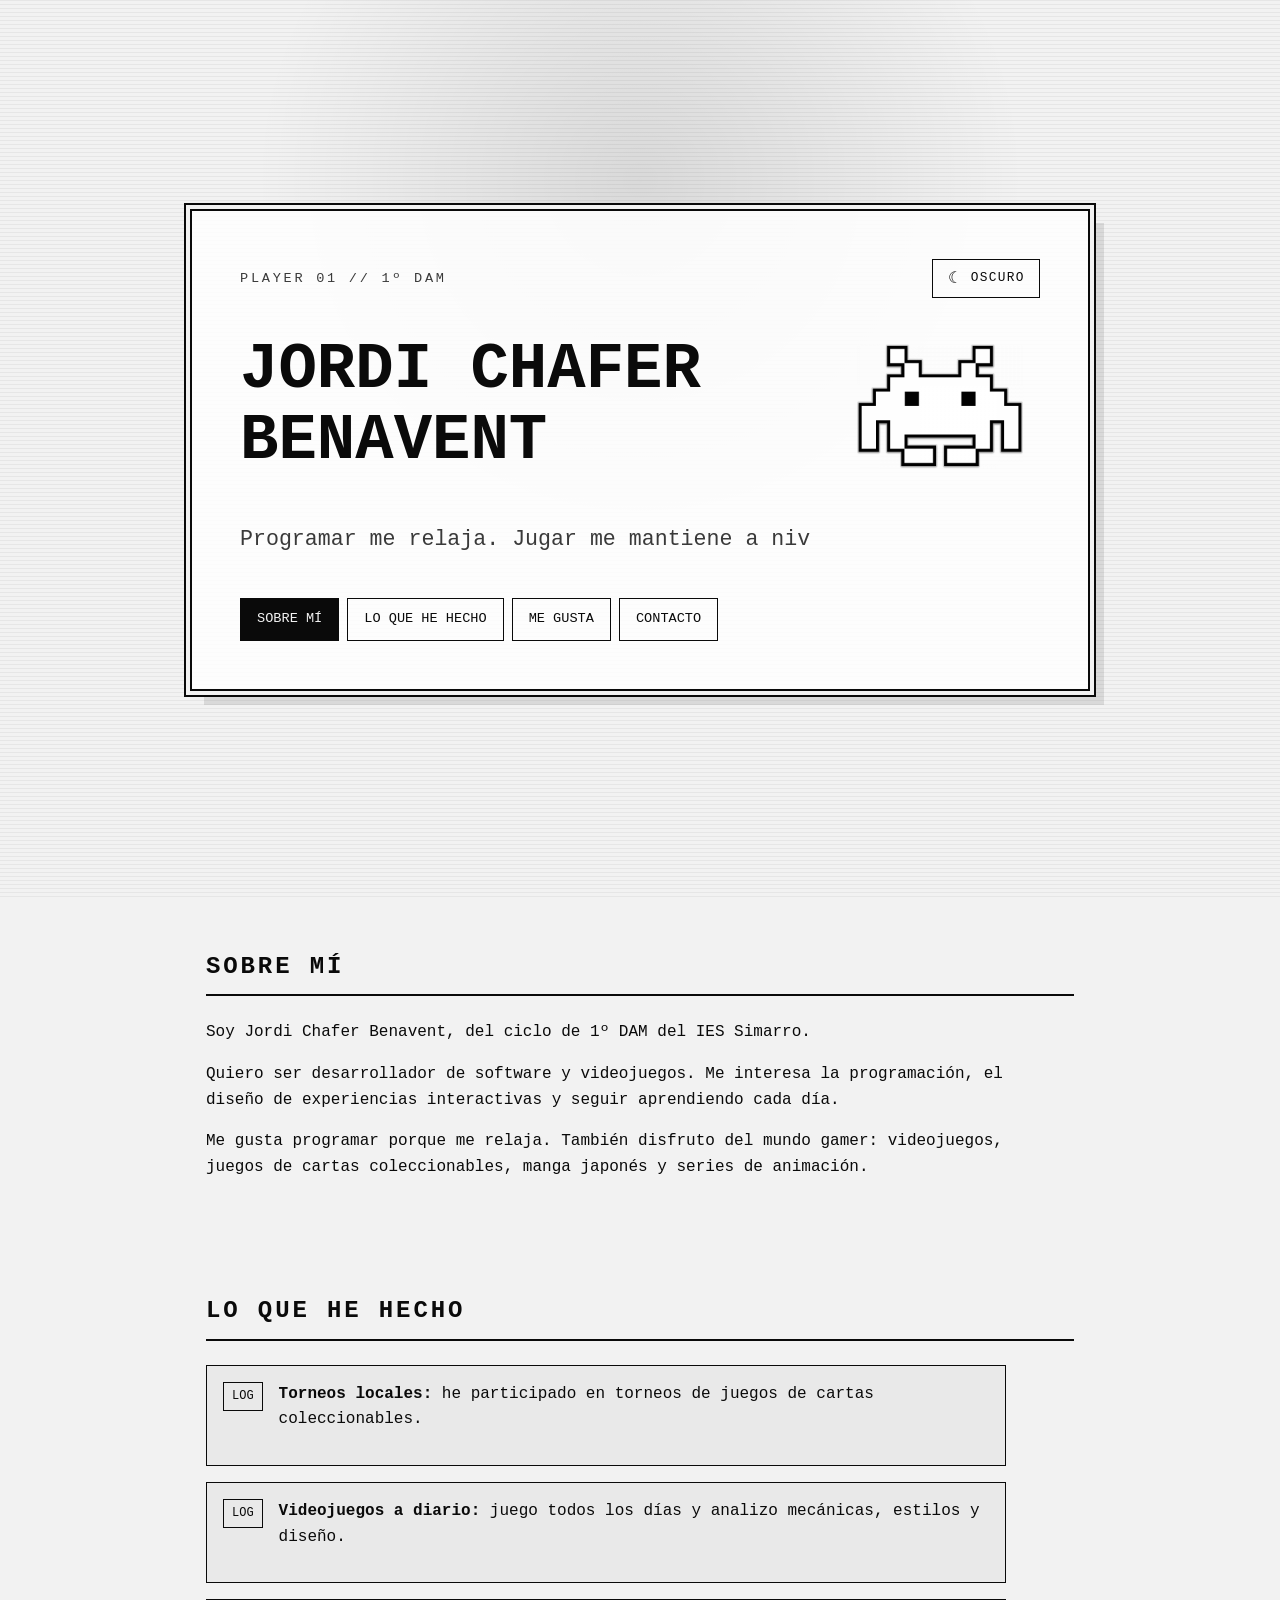
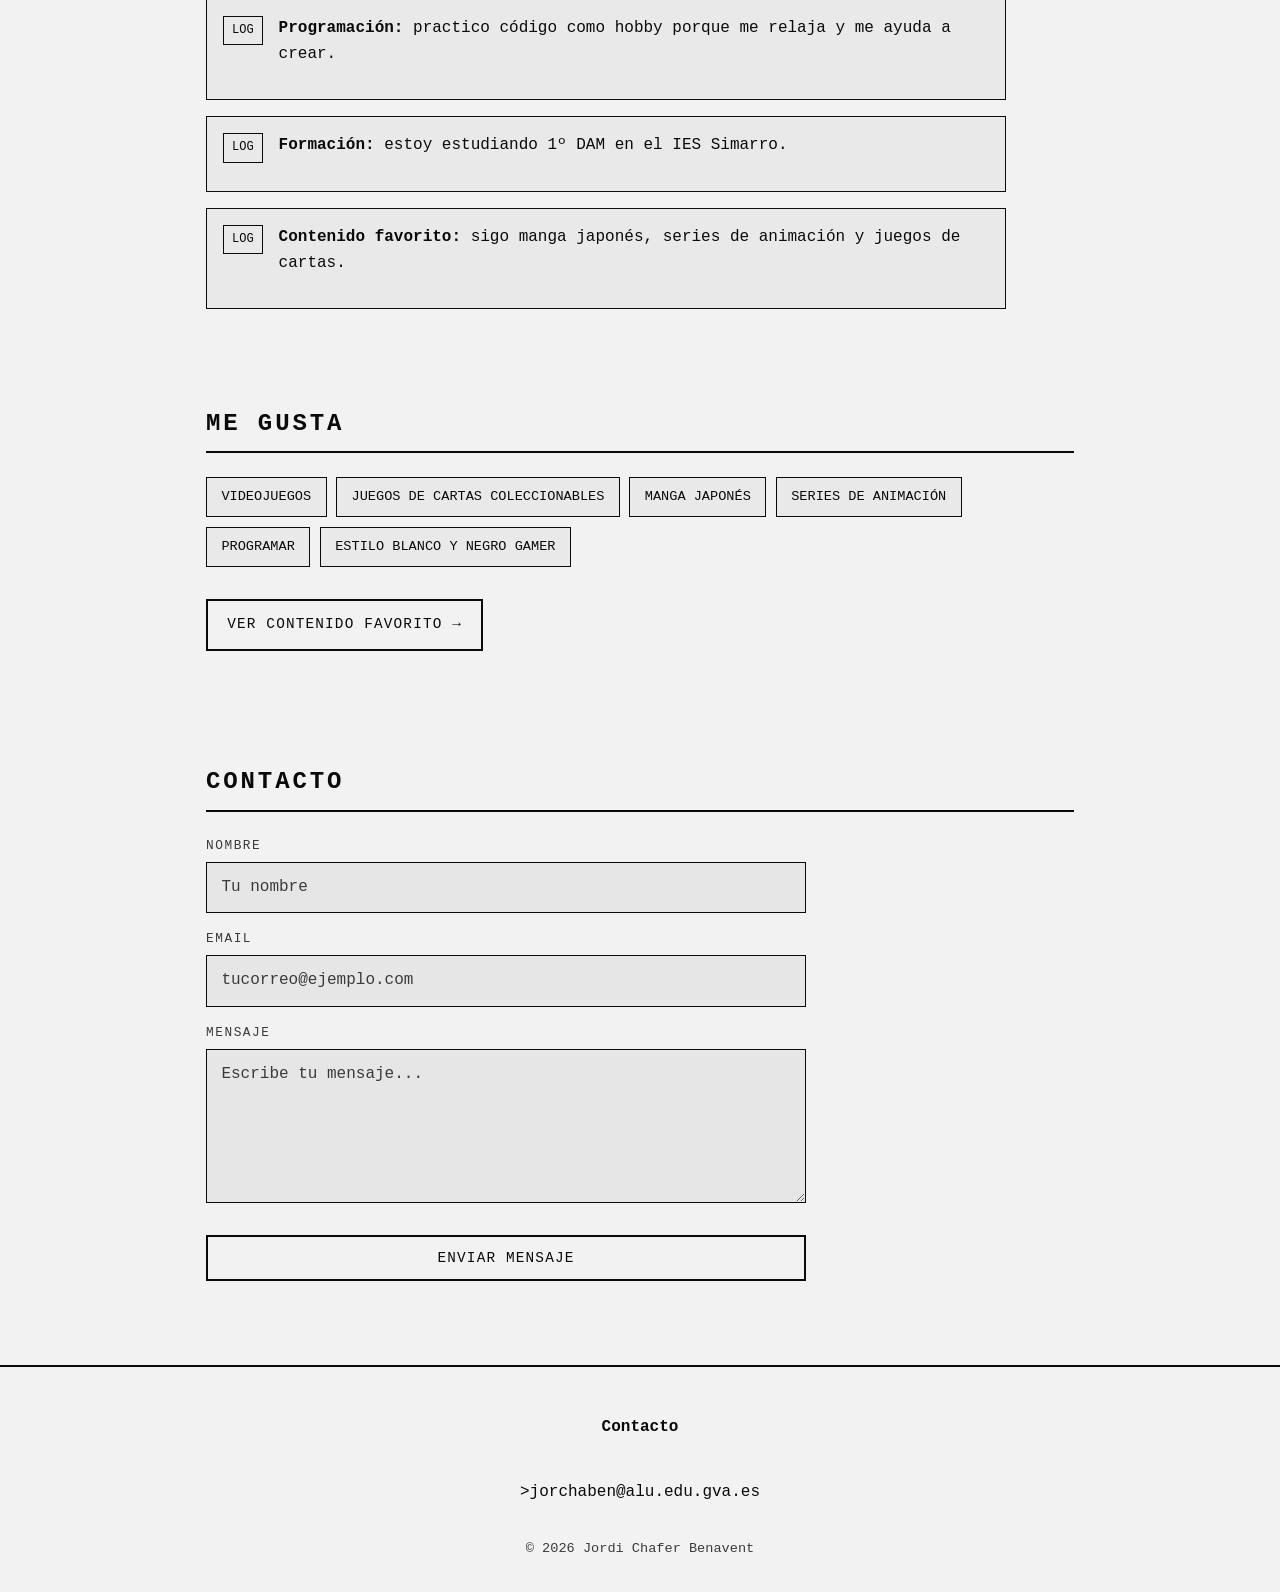
==== docs/index.html @ 4c45793f "commit 7" ====
<!-- index.html -->
<!DOCTYPE html>
<html lang="es">
<head>
  <meta charset="UTF-8">
  <meta name="viewport" content="width=device-width, initial-scale=1.0">
  <meta name="description" content="Web personal de Jordi Chafer Benavent, estudiante de 1º DAM del IES Simarro.">
  <meta name="author" content="Jordi Chafer Benavent">
  <title>Jordi Chafer Benavent | Web personal</title>

  <!-- Aplica el tema guardado antes de pintar (evita parpadeo) -->
  <script>
    (function () {
      try {
        var t = localStorage.getItem("theme");
        if (!t) t = window.matchMedia("(prefers-color-scheme: light)").matches ? "light" : "dark";
        document.documentElement.setAttribute("data-theme", t);
      } catch (e) {}
    })();
  </script>

  <link rel="stylesheet" href="./Principal/style.css">
  <script src="./Principal/script.js" defer></script>
</head>
<body>

  <!-- Cabecera principal -->
  <header class="hero" id="inicio">
    <div class="hero__inner">
      <div class="hero__topbar">
        <p class="hero__level">PLAYER 01 // 1º DAM</p>
        <button type="button" id="theme-toggle" class="theme-toggle" aria-pressed="false">
          <span class="theme-toggle__icon" aria-hidden="true">☀</span>
          <span class="theme-toggle__label">Luz</span>
        </button>
      </div>

      <div class="hero__title-row">
        <h1 class="hero__name">Jordi Chafer Benavent</h1>
        <!-- Alien: botón que abre el minijuego -->
        <img src="Principal/alien.png" alt="" id="invader-btn" height="200px" width="200px">
      </div>

      <p class="hero__phrase" data-text="Programar me relaja. Jugar me mantiene a nivel.">
        Programar me relaja. Jugar me mantiene a nivel.
      </p>

      <nav class="hero__nav" aria-label="Navegación principal">
        <ul>
          <li><a href="#sobre-mi">Sobre mí</a></li>
          <li><a href="#he-hecho">Lo que he hecho</a></li>
          <li><a href="#me-gusta">Me gusta</a></li>
          <li><a href="#contacto">Contacto</a></li>
        </ul>
      </nav>
    </div>
  </header>

  <main>
    <section id="sobre-mi" class="section reveal">
      <h2>Sobre mí</h2>
      <article>
        <p>Soy Jordi Chafer Benavent, del ciclo de 1º DAM del IES Simarro.</p>
        <p>Quiero ser desarrollador de software y videojuegos. Me interesa la programación, el diseño de experiencias interactivas y seguir aprendiendo cada día.</p>
        <p>Me gusta programar porque me relaja. También disfruto del mundo gamer: videojuegos, juegos de cartas coleccionables, manga japonés y series de animación.</p>
      </article>
    </section>

    <section id="he-hecho" class="section reveal">
      <h2>Lo que he hecho</h2>
      <article>
        <ul class="log">
          <li><span class="log__badge">LOG</span><p><strong>Torneos locales:</strong> he participado en torneos de juegos de cartas coleccionables.</p></li>
          <li><span class="log__badge">LOG</span><p><strong>Videojuegos a diario:</strong> juego todos los días y analizo mecánicas, estilos y diseño.</p></li>
          <li><span class="log__badge">LOG</span><p><strong>Programación:</strong> practico código como hobby porque me relaja y me ayuda a crear.</p></li>
          <li><span class="log__badge">LOG</span><p><strong>Formación:</strong> estoy estudiando 1º DAM en el IES Simarro.</p></li>
          <li><span class="log__badge">LOG</span><p><strong>Contenido favorito:</strong> sigo manga japonés, series de animación y juegos de cartas.</p></li>
        </ul>
      </article>
    </section>

    <section id="me-gusta" class="section reveal">
      <h2>Me gusta</h2>
      <article>
        <ul class="tags">
          <li>Videojuegos</li>
          <li>Juegos de cartas coleccionables</li>
          <li>Manga japonés</li>
          <li>Series de animación</li>
          <li>Programar</li>
          <li>Estilo blanco y negro gamer</li>
        </ul>
        <p><a href="Series/series.html" class="btn">Ver contenido favorito →</a></p>
      </article>
    </section>

    <!-- Contacto con Formspree -->
    <section id="contacto" class="section reveal">
      <h2>Contacto</h2>
      <!-- Pega tu ID de Formspree en la action (sustituye TU_ID) -->
      <form class="form" id="form-contacto" action="https://formspree.io/f/xdekyodk" method="POST">
        <input type="text" name="_gotcha" class="form__gotcha" tabindex="-1" autocomplete="off">
        <input type="hidden" name="_subject" value="Mensaje desde la web de Jordi">
        <div class="field">
          <label for="nombre">Nombre</label>
          <input type="text" id="nombre" name="nombre" required autocomplete="name" placeholder="Tu nombre">
        </div>
        <div class="field">
          <label for="email">Email</label>
          <input type="email" id="email" name="email" required autocomplete="email" placeholder="tucorreo@ejemplo.com">
        </div>
        <div class="field">
          <label for="mensaje">Mensaje</label>
          <textarea id="mensaje" name="mensaje" rows="5" required placeholder="Escribe tu mensaje..."></textarea>
        </div>
        <button type="submit" class="btn btn--form" id="btn-enviar">Enviar mensaje</button>
        <p class="form__status" id="form-status" role="status" aria-live="polite"></p>
      </form>
    </section>
  </main>

  <!-- Modal del minijuego -->
  <div class="game-modal" id="game-modal" role="dialog" aria-modal="true" aria-labelledby="game-title" hidden>
    <div class="game-modal__box">
      <div class="game-modal__top">
        <h2 id="game-title" class="game-title">Space Invaders</h2>
        <button type="button" id="game-close" class="theme-toggle">✕ Cerrar</button>
      </div>

      <div class="game-hud" aria-hidden="true">
        <span>SCORE <b id="g-score">0</b></span>
        <span>OLEADA <b id="g-wave">1</b></span>
        <span>VIDAS <b id="g-lives">3</b></span>
        <span>RÉCORD <b id="g-best">0</b></span>
      </div>

      <canvas id="game-canvas" width="600" height="480" aria-label="Minijuego Space Invaders"></canvas>

      <div class="game-controls">
        <button type="button" id="g-left" aria-label="Mover izquierda">◀</button>
        <button type="button" id="g-fire" aria-label="Disparar">FIRE</button>
        <button type="button" id="g-right" aria-label="Mover derecha">▶</button>
        <button type="button" id="g-pause" aria-label="Pausa">❚❚</button>
      </div>

      <p class="game-help">← → / A D mover · ESPACIO disparar · P pausa · ESC salir</p>
      <p class="game-state" id="game-state" role="status" aria-live="polite"></p>
    </div>
  </div>

  <footer class="footer">
    <address>
      <p><strong>Contacto</strong></p>
      <p>>jorchaben@alu.edu.gva.es</p>
    </address>
    <p class="footer__note">© <span id="anio"></span> Jordi Chafer Benavent</p>
  </footer>

</body>
</html>
---- docs/Principal/style.css ----
/* styles.css */

:root {
  --negro: #0a0a0a;
  --blanco: #ffffff;
  --gris: #cfcfcf;
  --borde: #ffffff;
  --fondo-seccion: rgba(255, 255, 255, 0.04);
  --bg: #0a0a0a;
  --fg: #ffffff;
  --muted: #cfcfcf;
  --border: #ffffff;
  --panel: rgba(0, 0, 0, 0.78);
  --card-bg: rgba(255, 255, 255, 0.04);
  --field: rgba(255, 255, 255, 0.06);
  --scan: rgba(255, 255, 255, 0.04);
  --glow: rgba(255, 255, 255, 0.08);
}

html[data-theme="light"] {
  --negro: #f2f2f2;
  --blanco: #0a0a0a;
  --gris: #3a3a3a;
  --borde: #0a0a0a;
  --fondo-seccion: rgba(0, 0, 0, 0.04);
  --bg: #f2f2f2;
  --fg: #0a0a0a;
  --muted: #3a3a3a;
  --border: #0a0a0a;
  --panel: rgba(255, 255, 255, 0.86);
  --card-bg: rgba(0, 0, 0, 0.04);
  --field: rgba(0, 0, 0, 0.05);
  --scan: rgba(0, 0, 0, 0.05);
  --glow: rgba(0, 0, 0, 0.10);
}

* { box-sizing: border-box; }
html { scroll-behavior: smooth; transition: background-color .25s ease, color .25s ease; }

body {
  margin: 0;
  min-height: 100vh;
  background-color: var(--bg);
  color: var(--fg);
  font-family: ui-monospace, SFMono-Regular, Menlo, Monaco, Consolas, "Liberation Mono", monospace;
  line-height: 1.6;
  transition: background-color .25s ease, color .25s ease;
}

::selection { background: var(--fg); color: var(--bg); }

/* ===== Cabecera ===== */
.hero {
  min-height: 100vh;
  display: grid;
  place-items: center;
  padding: 2rem 1rem;
  background:
    radial-gradient(circle at 50% 20%, var(--glow), transparent 40%),
    repeating-linear-gradient(0deg, transparent 0px, transparent 3px, var(--scan) 3px, var(--scan) 4px);
}
.hero__inner {
  max-width: 900px; width: 100%;
  padding: clamp(1.5rem, 5vw, 3rem);
  border: 2px solid var(--border);
  background: var(--panel);
  box-shadow: 0 0 0 4px var(--bg), 0 0 0 6px var(--border), 14px 14px 0 var(--glow);
}
.hero__topbar { display: flex; align-items: center; justify-content: space-between; gap: 1rem; margin-bottom: .5rem; }
.hero__level, .subhero__level { margin: 0; color: var(--muted); text-transform: uppercase; letter-spacing: .2em; font-size: .85rem; }

.theme-toggle {
  display: inline-flex; align-items: center; gap: .5rem;
  padding: .5rem .9rem; border: 1px solid var(--border);
  background: transparent; color: var(--fg);
  font: inherit; text-transform: uppercase; letter-spacing: .1em; font-size: .8rem; cursor: pointer;
  transition: background .2s ease, color .2s ease;
}
.theme-toggle:hover, .theme-toggle:focus-visible { background: var(--fg); color: var(--bg); }
.theme-toggle__icon { font-size: 1rem; line-height: 1; }

.hero__title-row { display: flex; align-items: center; justify-content: space-between; gap: clamp(.75rem, 3vw, 2rem); flex-wrap: nowrap; }
.hero__name { margin: 0; flex: 1 1 auto; min-width: 0; text-transform: uppercase; font-size: clamp(1.6rem, 6vw, 4rem); line-height: 1.1; }

/* Alien = botón que abre el juego */
.invader {
  flex: 0 0 auto; width: 66px; height: 48px;
  appearance: none; border: 0; padding: 0; background: transparent; color: var(--fg); cursor: pointer;
  transition: transform .15s ease, filter .15s ease;
  box-shadow:
    12px 0, 48px 0,
    18px 6px, 42px 6px,
    12px 12px, 18px 12px, 24px 12px, 30px 12px, 36px 12px, 42px 12px, 48px 12px,
    6px 18px, 12px 18px, 24px 18px, 30px 18px, 36px 18px, 48px 18px, 54px 18px,
    0 24px, 6px 24px, 12px 24px, 18px 24px, 24px 24px, 30px 24px, 36px 24px, 42px 24px, 48px 24px, 54px 24px, 60px 24px,
    0 30px, 12px 30px, 18px 30px, 24px 30px, 30px 30px, 36px 30px, 42px 30px, 48px 30px, 60px 30px,
    0 36px, 12px 36px, 48px 36px, 60px 36px,
    12px 42px, 18px 42px, 24px 42px, 36px 42px, 42px 42px, 48px 42px;
}
.invader:hover, .invader:focus-visible { transform: scale(1.08); filter: drop-shadow(0 0 6px var(--fg)); }
.invader:focus-visible { outline: 2px solid var(--fg); outline-offset: 6px; }

.hero__phrase { margin: 1rem 0 0; min-height: 2.4em; color: var(--muted); font-size: clamp(1rem, 2.5vw, 1.35rem); }

/* ===== Cabecera secundaria ===== */
.subhero { padding: 3rem 1rem 2rem; border-bottom: 2px solid var(--border);
  background: radial-gradient(circle at 50% 20%, var(--glow), transparent 40%), repeating-linear-gradient(0deg, transparent 0px, transparent 3px, var(--scan) 3px, var(--scan) 4px); }
.subhero__inner { max-width: 900px; margin: 0 auto; }
.subhero__title { margin: 0; text-transform: uppercase; font-size: clamp(1.8rem, 6vw, 3.5rem); line-height: 1.1; }
.subhero__text { margin: 1rem 0 1.5rem; color: var(--muted); max-width: 70ch; }

/* ===== Nav ===== */
.hero__nav ul { list-style: none; display: flex; flex-wrap: wrap; gap: .5rem; margin: 1.5rem 0 0; padding: 0; }
.hero__nav a { display: inline-block; padding: .6rem 1rem; border: 1px solid var(--border); color: var(--fg); text-decoration: none; text-transform: uppercase; font-size: .85rem; transition: background .2s ease, color .2s ease; }
.hero__nav a:hover, .hero__nav a:focus-visible, .hero__nav a.activo { background: var(--fg); color: var(--bg); }
a:focus-visible { outline: 2px solid var(--fg); outline-offset: 3px; }

/* ===== Botón ===== */
.btn { display: inline-block; margin-top: 1rem; padding: .8rem 1.2rem; border: 2px solid var(--border); background: transparent; color: var(--fg); text-decoration: none; text-transform: uppercase; font-size: .9rem; letter-spacing: .08em; transition: background .2s ease, color .2s ease, transform .2s ease; }
.btn:hover, .btn:focus-visible { background: var(--fg); color: var(--bg); transform: translateX(4px); }
.btn--form { cursor: pointer; font-family: inherit; }
.btn--form:disabled { opacity: .6; cursor: wait; transform: none; }

/* ===== Formulario ===== */
.form { display: grid; gap: 1rem; max-width: 600px; }
.field { display: grid; gap: .35rem; }
.field label { text-transform: uppercase; font-size: .8rem; letter-spacing: .12em; color: var(--muted); }
.field input, .field textarea { width: 100%; padding: .75rem .9rem; border: 1px solid var(--border); background: var(--field); color: var(--fg); font: inherit; resize: vertical; transition: border-color .2s ease, background .2s ease; }
.field input:focus, .field textarea:focus { outline: none; border-color: var(--fg); background: var(--card-bg); }
.field input::placeholder, .field textarea::placeholder { color: var(--muted); }
.form__gotcha { position: absolute; left: -9999px; width: 1px; height: 1px; opacity: 0; }
.form__status { margin: 0; min-height: 1.4em; font-size: .9rem; text-transform: uppercase; letter-spacing: .08em; }
.form__status.ok, .form__status.error { color: var(--fg); }

/* ===== Secciones ===== */
.section { max-width: 900px; margin: 0 auto; padding: 3rem 1rem; }
.section h2 { margin: 0 0 1.5rem; text-transform: uppercase; letter-spacing: .12em; border-bottom: 2px solid var(--border); padding-bottom: .5rem; }
.section article { max-width: 800px; }
.section article p { margin: 0 0 1rem; }
code { padding: .15rem .4rem; border: 1px solid var(--border); background: var(--card-bg); color: var(--fg); font-size: .95em; }

.log { list-style: none; display: grid; gap: 1rem; margin: 0; padding: 0; }
.log li { display: grid; grid-template-columns: auto 1fr; gap: 1rem; padding: 1rem; border: 1px solid var(--border); background: var(--card-bg); }
.log__badge { align-self: start; padding: .25rem .5rem; border: 1px solid var(--border); font-size: .75rem; text-transform: uppercase; }

.tags { list-style: none; display: flex; flex-wrap: wrap; gap: .6rem; margin: 0 0 1rem; padding: 0; }
.tags li { padding: .5rem .9rem; border: 1px solid var(--border); background: var(--card-bg); text-transform: uppercase; font-size: .85rem; }

/* ===== Filtros ===== */
.filters { display: flex; flex-wrap: wrap; gap: .5rem; }
.filter { padding: .6rem 1rem; border: 1px solid var(--border); background: transparent; color: var(--fg); font: inherit; text-transform: uppercase; font-size: .85rem; cursor: pointer; transition: background .2s ease, color .2s ease; }
.filter:hover, .filter:focus-visible { background: var(--card-bg); }
.filter--active { background: var(--fg); color: var(--bg); }

/* ===== Tarjetas series ===== */
.series-grid { display: grid; grid-template-columns: repeat(auto-fit, minmax(240px, 1fr)); gap: 1rem; }
.card { display: grid; grid-template-rows: auto 1fr; border: 1px solid var(--border); background: var(--card-bg); overflow: hidden; transition: transform .2s ease, border-color .2s ease, box-shadow .2s ease; }
.card:hover, .card:focus-within { transform: translateY(-4px); border-color: var(--fg); box-shadow: 0 0 0 1px var(--glow); }
.card__poster { display: grid; place-items: center; min-height: 140px; border-bottom: 1px solid var(--border); background: linear-gradient(135deg, var(--glow), var(--card-bg)), repeating-linear-gradient(0deg, transparent 0, transparent 8px, var(--scan) 8px, var(--scan) 9px); font-size: 2rem; color: var(--muted); }
.card__body { padding: 1rem; }
.card__title { margin: 0 0 .5rem; font-size: 1.1rem; text-transform: uppercase; letter-spacing: .06em; }
.card__meta { margin: 0 0 .5rem; color: var(--muted); font-size: .9rem; }
.card__score { margin: 0 0 .75rem; color: var(--fg); letter-spacing: .1em; }
.card__comment { margin: 0; color: var(--muted); }
.card.oculta { display: none; }

/* ===== Footer ===== */
.footer { border-top: 2px solid var(--border); padding: 2rem 1rem; text-align: center; background: var(--bg); }
.footer address { font-style: normal; display: grid; gap: .5rem; max-width: 900px; margin: 0 auto 1rem; }
.footer a { color: var(--fg); text-decoration: underline dotted; }
.footer__note { margin: 0; color: var(--muted); font-size: .85rem; }

/* ===== Reveal ===== */
.reveal { opacity: 0; transform: translateY(20px); transition: opacity .6s ease, transform .6s ease; }
.reveal.visible { opacity: 1; transform: none; }

/* ===== MODAL DEL JUEGO ===== */
.game-modal {
  position: fixed; inset: 0; z-index: 50;
  display: grid; place-items: center; padding: 1rem;
  background: rgba(0, 0, 0, .78);
  backdrop-filter: blur(2px);
}
.game-modal[hidden] { display: none; }
.game-modal__box {
  width: min(640px, 100%);
  background: var(--bg);
  border: 2px solid var(--border);
  box-shadow: 0 0 0 4px var(--bg), 0 0 0 6px var(--border), 16px 16px 0 var(--glow);
  padding: 1rem;
  display: grid; gap: .8rem;
}
.game-modal__top { display: flex; align-items: center; justify-content: space-between; gap: 1rem; }
.game-title { margin: 0; text-transform: uppercase; letter-spacing: .12em; font-size: 1.3rem; }

.game-hud {
  display: flex; flex-wrap: wrap; gap: .6rem 1.2rem;
  border: 1px solid var(--border); background: var(--card-bg);
  padding: .5rem .8rem; text-transform: uppercase; font-size: .8rem; letter-spacing: .08em; color: var(--muted);
}
.game-hud b { color: var(--fg); }

#game-canvas {
  display: block; width: 100%; height: auto;
  background: var(--bg);
  border: 1px solid var(--border);
  image-rendering: pixelated;
}

.game-controls { display: grid; grid-template-columns: repeat(4, 1fr); gap: .5rem; }
.game-controls button {
  padding: .8rem .4rem; border: 1px solid var(--border); background: transparent; color: var(--fg);
  font: inherit; text-transform: uppercase; letter-spacing: .08em; cursor: pointer;
  transition: background .15s ease, color .15s ease;
  touch-action: manipulation;
}
.game-controls button:hover, .game-controls button:focus-visible, .game-controls button:active { background: var(--fg); color: var(--bg); }

.game-help { margin: 0; color: var(--muted); font-size: .8rem; text-align: center; }
.game-state { margin: 0; min-height: 1.4em; text-align: center; text-transform: uppercase; letter-spacing: .1em; font-size: .95rem; }

/* ===== Accesibilidad ===== */
@media (prefers-reduced-motion: reduce) {
  html, body { transition: none; }
  html { scroll-behavior: auto; }
  .reveal { opacity: 1; transform: none; transition: none; }
  .hero__phrase { min-height: auto; }
  .invader:hover, .invader:focus-visible { transform: none; }
}

@media (max-width: 720px) {
  .hero__title-row { flex-wrap: wrap; }
  .hero__name { flex: 1 1 100%; }
  .invader { margin-left: auto; }
}
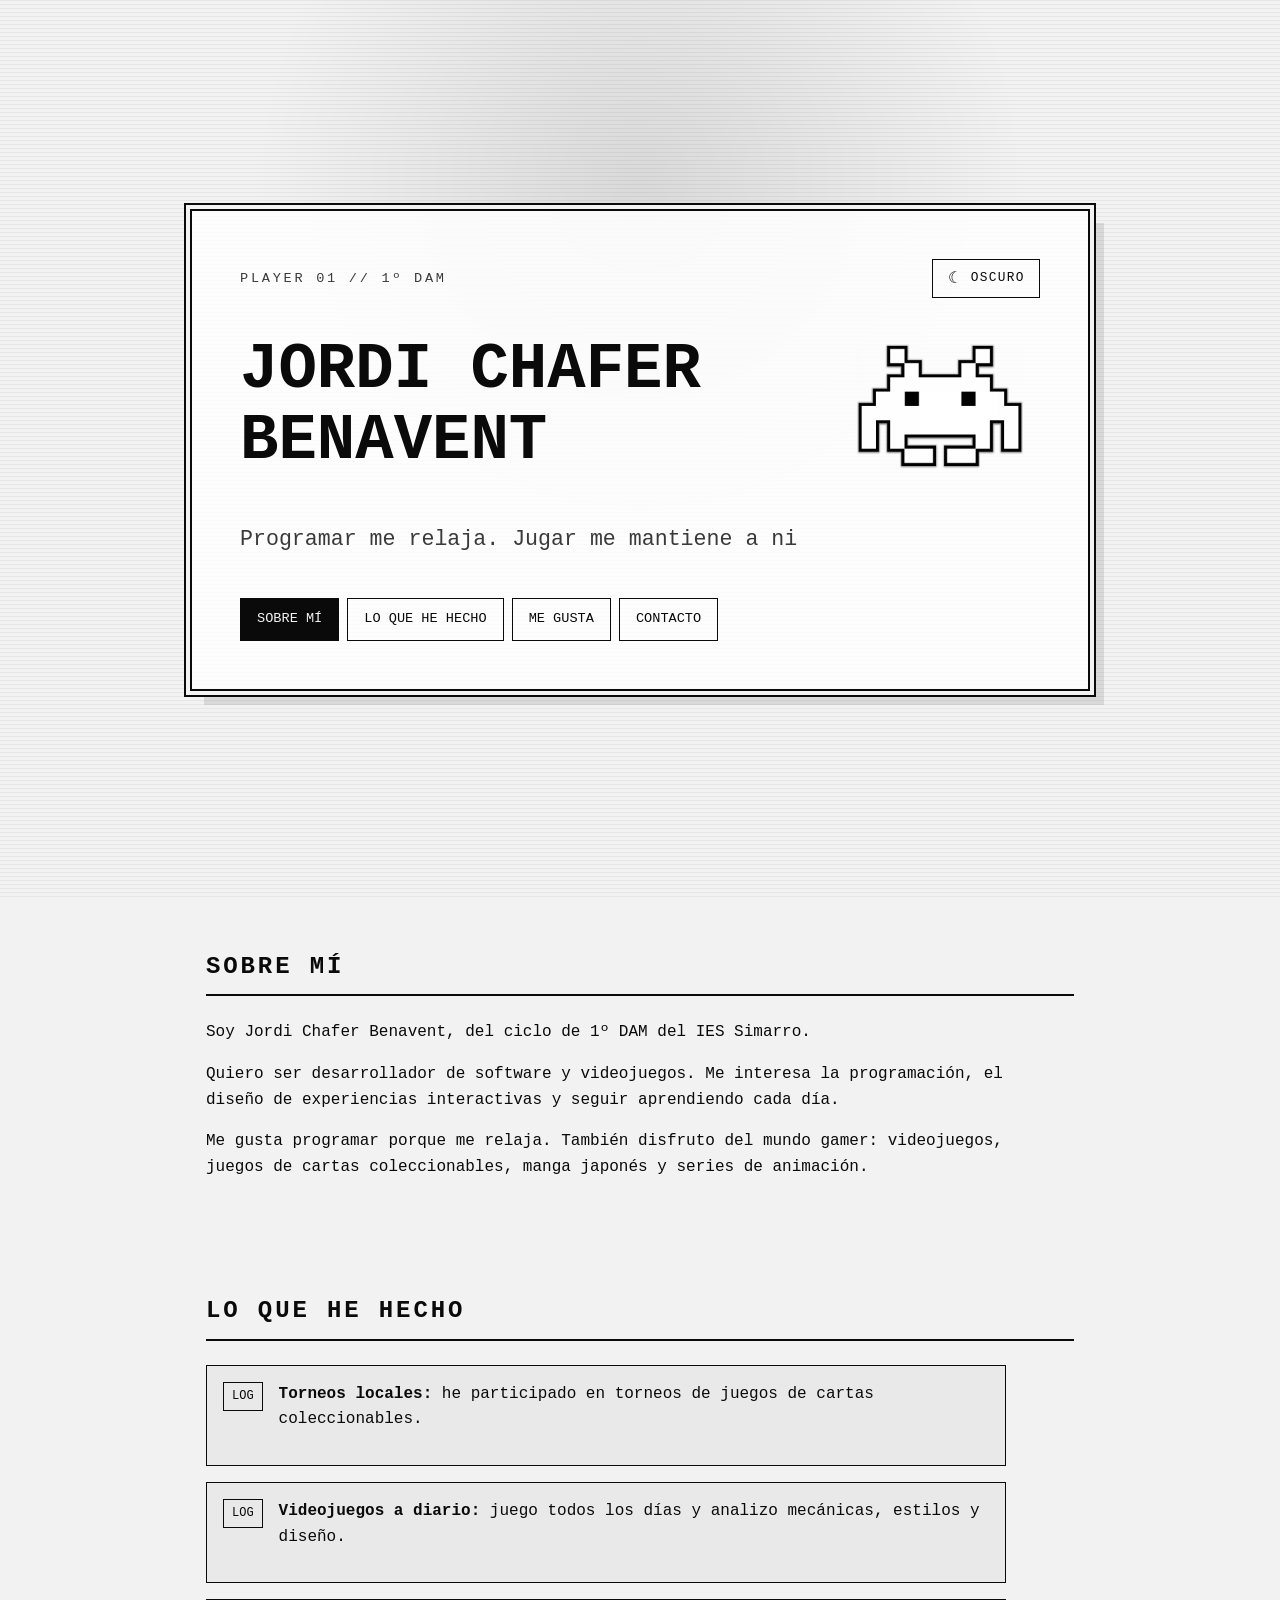
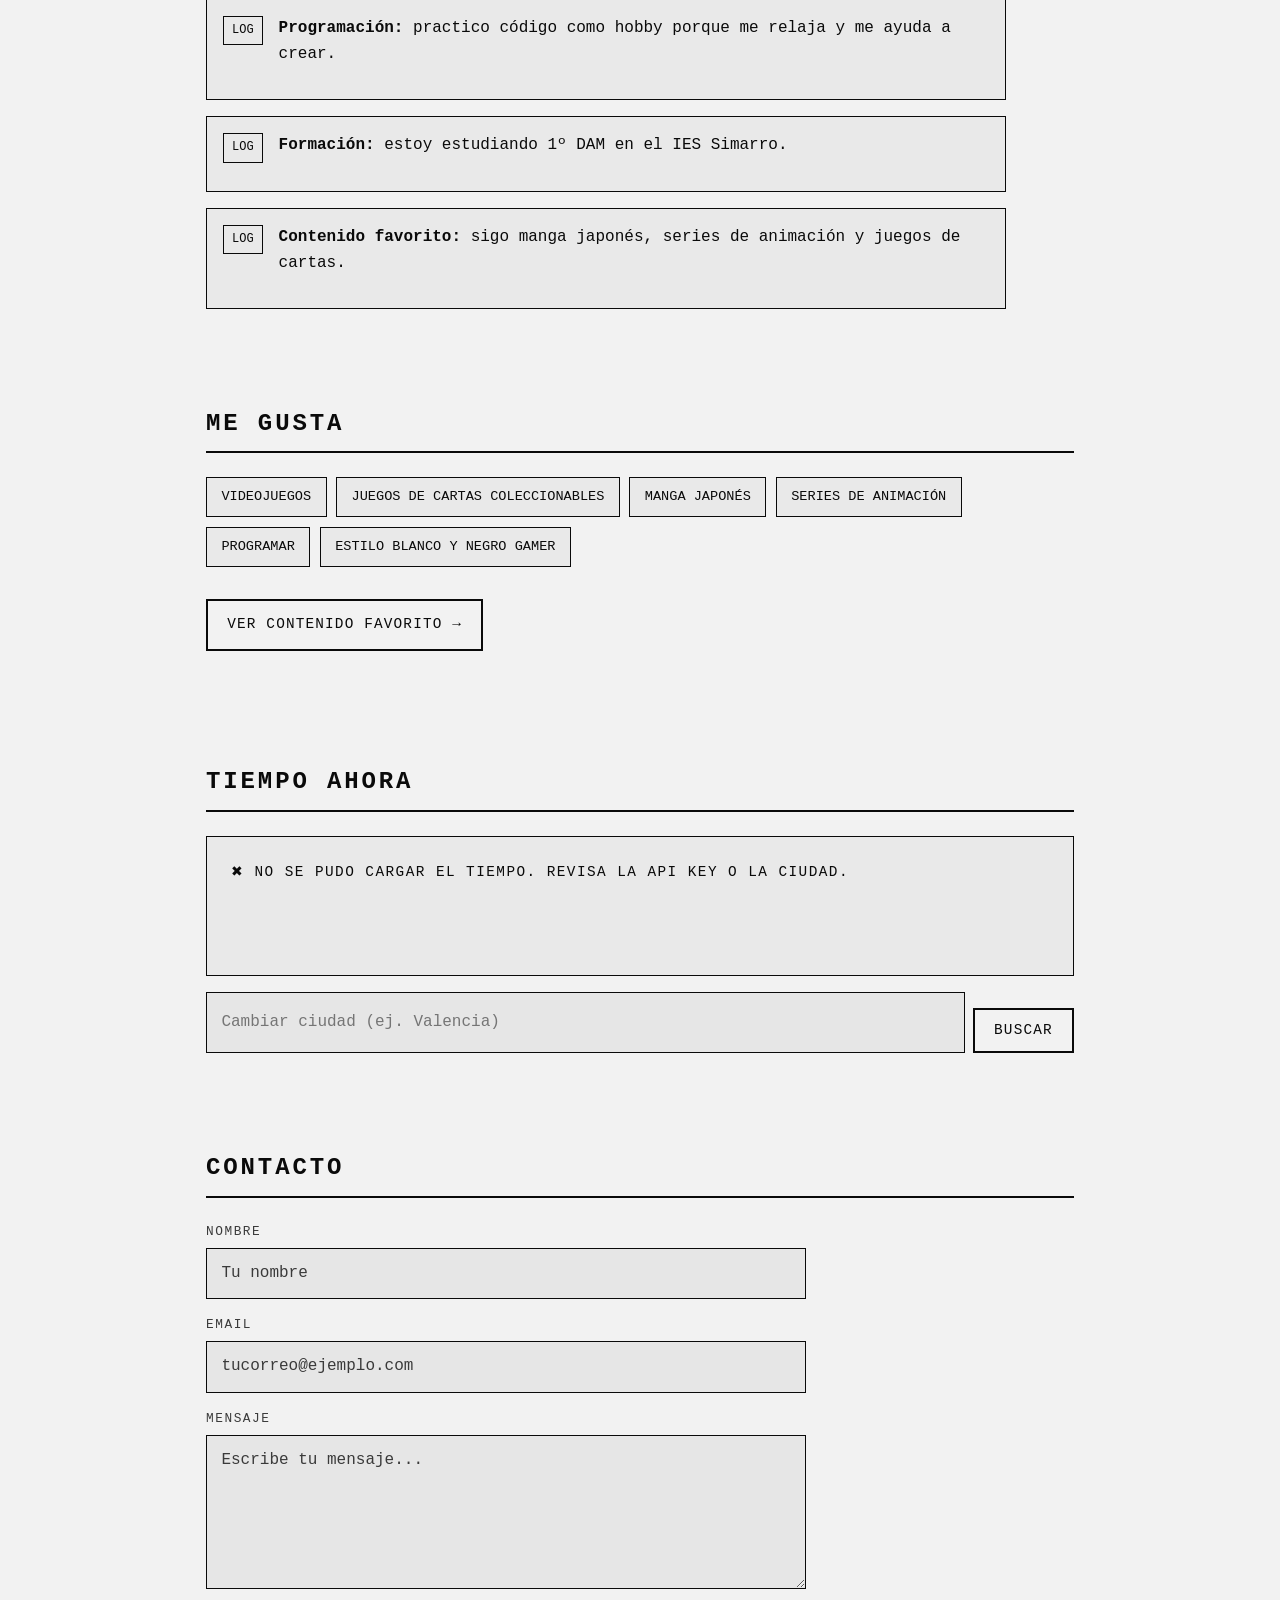
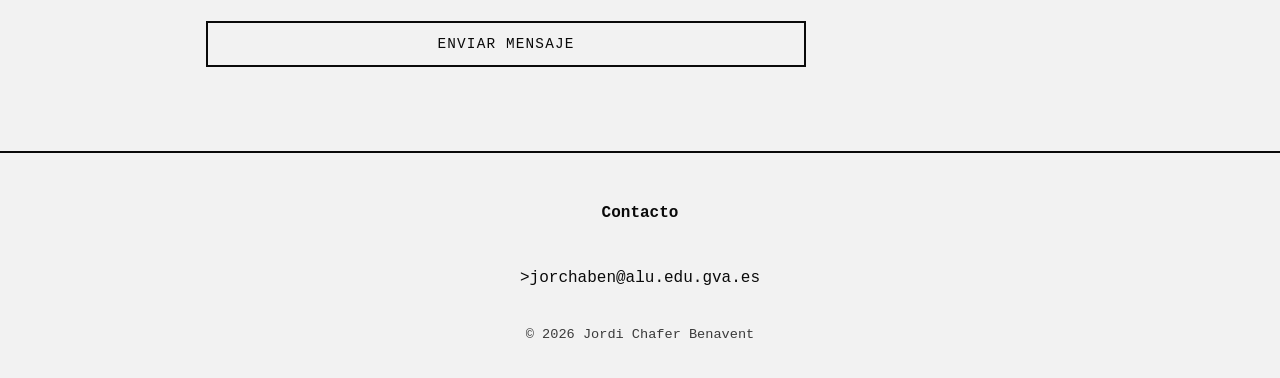
==== commit 0e1f9cf8: "añadir api" ====
--- a/docs/index.html
+++ b/docs/index.html
@@ -1,6 +1,7 @@
 <!-- index.html -->
 <!DOCTYPE html>
 <html lang="es">
+
 <head>
   <meta charset="UTF-8">
   <meta name="viewport" content="width=device-width, initial-scale=1.0">
@@ -15,13 +16,14 @@
         var t = localStorage.getItem("theme");
         if (!t) t = window.matchMedia("(prefers-color-scheme: light)").matches ? "light" : "dark";
         document.documentElement.setAttribute("data-theme", t);
-      } catch (e) {}
+      } catch (e) { }
     })();
   </script>
 
   <link rel="stylesheet" href="./Principal/style.css">
   <script src="./Principal/script.js" defer></script>
 </head>
+
 <body>
 
   <!-- Cabecera principal -->
@@ -61,8 +63,10 @@
       <h2>Sobre mí</h2>
       <article>
         <p>Soy Jordi Chafer Benavent, del ciclo de 1º DAM del IES Simarro.</p>
-        <p>Quiero ser desarrollador de software y videojuegos. Me interesa la programación, el diseño de experiencias interactivas y seguir aprendiendo cada día.</p>
-        <p>Me gusta programar porque me relaja. También disfruto del mundo gamer: videojuegos, juegos de cartas coleccionables, manga japonés y series de animación.</p>
+        <p>Quiero ser desarrollador de software y videojuegos. Me interesa la programación, el diseño de experiencias
+          interactivas y seguir aprendiendo cada día.</p>
+        <p>Me gusta programar porque me relaja. También disfruto del mundo gamer: videojuegos, juegos de cartas
+          coleccionables, manga japonés y series de animación.</p>
       </article>
     </section>
 
@@ -70,11 +74,21 @@
       <h2>Lo que he hecho</h2>
       <article>
         <ul class="log">
-          <li><span class="log__badge">LOG</span><p><strong>Torneos locales:</strong> he participado en torneos de juegos de cartas coleccionables.</p></li>
-          <li><span class="log__badge">LOG</span><p><strong>Videojuegos a diario:</strong> juego todos los días y analizo mecánicas, estilos y diseño.</p></li>
-          <li><span class="log__badge">LOG</span><p><strong>Programación:</strong> practico código como hobby porque me relaja y me ayuda a crear.</p></li>
-          <li><span class="log__badge">LOG</span><p><strong>Formación:</strong> estoy estudiando 1º DAM en el IES Simarro.</p></li>
-          <li><span class="log__badge">LOG</span><p><strong>Contenido favorito:</strong> sigo manga japonés, series de animación y juegos de cartas.</p></li>
+          <li><span class="log__badge">LOG</span>
+            <p><strong>Torneos locales:</strong> he participado en torneos de juegos de cartas coleccionables.</p>
+          </li>
+          <li><span class="log__badge">LOG</span>
+            <p><strong>Videojuegos a diario:</strong> juego todos los días y analizo mecánicas, estilos y diseño.</p>
+          </li>
+          <li><span class="log__badge">LOG</span>
+            <p><strong>Programación:</strong> practico código como hobby porque me relaja y me ayuda a crear.</p>
+          </li>
+          <li><span class="log__badge">LOG</span>
+            <p><strong>Formación:</strong> estoy estudiando 1º DAM en el IES Simarro.</p>
+          </li>
+          <li><span class="log__badge">LOG</span>
+            <p><strong>Contenido favorito:</strong> sigo manga japonés, series de animación y juegos de cartas.</p>
+          </li>
         </ul>
       </article>
     </section>
@@ -92,6 +106,20 @@
         </ul>
         <p><a href="Series/series.html" class="btn">Ver contenido favorito →</a></p>
       </article>
+    </section>
+
+    <!-- Sección: Tiempo -->
+    <section id="tiempo" class="section reveal">
+      <h2>Tiempo ahora</h2>
+
+      <div class="weather" id="weather">
+        <p class="weather__loading">Cargando…</p>
+      </div>
+
+      <form class="weather__form" id="weather-form">
+        <input type="text" id="weather-city" placeholder="Cambiar ciudad (ej. Valencia)" autocomplete="off">
+        <button type="submit" class="btn btn--form">Buscar</button>
+      </form>
     </section>
 
     <!-- Contacto con Formspree -->
@@ -157,4 +185,5 @@
   </footer>
 
 </body>
+
 </html>
--- a/docs/Principal/style.css
+++ b/docs/Principal/style.css
@@ -232,4 +232,85 @@
   .hero__title-row { flex-wrap: wrap; }
   .hero__name { flex: 1 1 100%; }
   .invader { margin-left: auto; }
+}
+/* ====== Widget Tiempo ====== */
+.weather {
+  display: grid;
+  gap: 1rem;
+  border: 1px solid var(--border);
+  background: var(--card-bg);
+  padding: 1.5rem;
+  min-height: 140px;
+}
+.weather__loading,
+.weather__error {
+  margin: 0;
+  color: var(--muted);
+  text-transform: uppercase;
+  letter-spacing: .1em;
+  font-size: .9rem;
+}
+.weather__error { color: var(--fg); }
+.weather__grid {
+  display: grid;
+  grid-template-columns: auto 1fr;
+  gap: 1rem 1.5rem;
+  align-items: center;
+}
+.weather__icon {
+  width: 96px; height: 96px;
+  filter: grayscale(1) contrast(1.2);
+  image-rendering: pixelated;
+}
+.weather__city {
+  margin: 0 0 .25rem;
+  text-transform: uppercase;
+  letter-spacing: .12em;
+  font-size: 1.1rem;
+}
+.weather__cond {
+  margin: 0;
+  color: var(--muted);
+  text-transform: uppercase;
+  letter-spacing: .08em;
+  font-size: .85rem;
+}
+.weather__temp {
+  margin: 0;
+  font-size: clamp(2.5rem, 8vw, 4rem);
+  line-height: 1;
+  letter-spacing: .05em;
+}
+.weather__temp small {
+  font-size: .4em;
+  color: var(--muted);
+  vertical-align: super;
+}
+.weather__meta {
+  display: flex;
+  flex-wrap: wrap;
+  gap: .5rem 1.2rem;
+  margin: 1rem 0 0;
+  color: var(--muted);
+  font-size: .85rem;
+  text-transform: uppercase;
+  letter-spacing: .08em;
+}
+.weather__meta b { color: var(--fg); font-weight: normal; }
+.weather__form {
+  display: flex;
+  gap: .5rem;
+  margin-top: 1rem;
+}
+.weather__form input {
+  flex: 1;
+  padding: .6rem .9rem;
+  border: 1px solid var(--border);
+  background: var(--field);
+  color: var(--fg);
+  font: inherit;
+}
+.weather__form input:focus {
+  outline: none;
+  border-color: var(--fg);
 }
